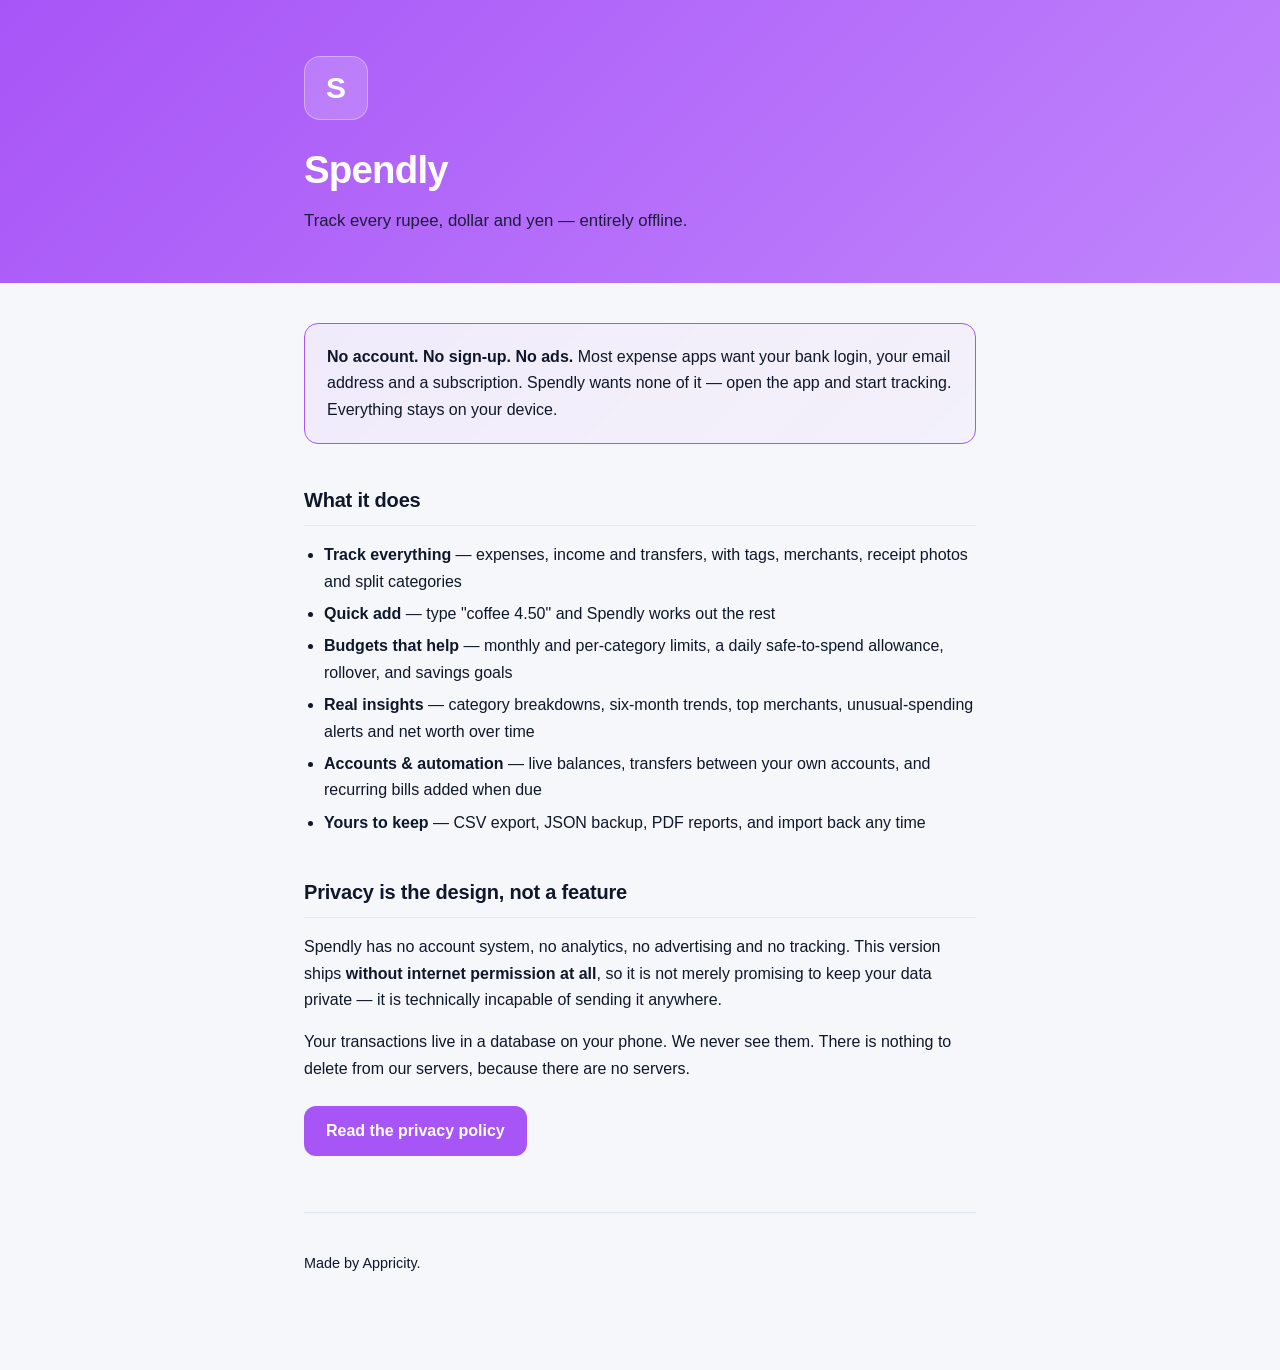
==== index.html @ 9eb7418b "Spendly site: landing page and privacy policy" ====
<!doctype html>
<html lang="en">
<head>
<meta charset="utf-8">
<meta name="viewport" content="width=device-width, initial-scale=1">
<title>Spendly — offline expense &amp; money manager</title>
<meta name="description" content="A private expense tracker and budget planner. No account, no ads, works entirely offline.">
<link rel="stylesheet" href="style.css">
</head>
<body>

<header class="hero">
  <div class="wrap">
    <div class="badge">S</div>
    <h1>Spendly</h1>
    <p>Track every rupee, dollar and yen — entirely offline.</p>
  </div>
</header>

<main class="wrap">

  <div class="card highlight">
    <p style="margin:0"><strong>No account. No sign-up. No ads.</strong>
    Most expense apps want your bank login, your email address and a
    subscription. Spendly wants none of it — open the app and start tracking.
    Everything stays on your device.</p>
  </div>

  <h2>What it does</h2>
  <ul class="clean">
    <li><strong>Track everything</strong> — expenses, income and transfers,
      with tags, merchants, receipt photos and split categories</li>
    <li><strong>Quick add</strong> — type "coffee 4.50" and Spendly works out
      the rest</li>
    <li><strong>Budgets that help</strong> — monthly and per-category limits,
      a daily safe-to-spend allowance, rollover, and savings goals</li>
    <li><strong>Real insights</strong> — category breakdowns, six-month
      trends, top merchants, unusual-spending alerts and net worth over
      time</li>
    <li><strong>Accounts &amp; automation</strong> — live balances, transfers
      between your own accounts, and recurring bills added when due</li>
    <li><strong>Yours to keep</strong> — CSV export, JSON backup, PDF reports,
      and import back any time</li>
  </ul>

  <h2>Privacy is the design, not a feature</h2>
  <p>Spendly has no account system, no analytics, no advertising and no
  tracking. This version ships <strong>without internet permission at
  all</strong>, so it is not merely promising to keep your data private — it
  is technically incapable of sending it anywhere.</p>
  <p>Your transactions live in a database on your phone. We never see them.
  There is nothing to delete from our servers, because there are no
  servers.</p>

  <p><a class="cta" href="privacy.html">Read the privacy policy</a></p>

  <footer>
    <p>Made by Appricity.</p>
  </footer>

</main>
</body>
</html>
---- style.css ----
/* Spendly site — self-contained, no external requests.
   A privacy policy that loaded third-party fonts and trackers would be
   its own punchline, so everything here is local. */

:root {
  --accent: #a855f7;
  --accent-2: #c084fc;
  --bg: #f6f7fb;
  --surface: #ffffff;
  --text: #0f172a;
  --muted: #64748b;
  --line: #e2e8f0;
}

@media (prefers-color-scheme: dark) {
  :root {
    --bg: #0b1220;
    --surface: #0f172a;
    --text: #f8fafc;
    --muted: #94a3b8;
    --line: #1e293b;
  }
}

* { box-sizing: border-box; }

body {
  margin: 0;
  padding: 0;
  background: var(--bg);
  color: var(--text);
  font-family: -apple-system, BlinkMacSystemFont, "Segoe UI", Roboto,
    "Helvetica Neue", Arial, sans-serif;
  line-height: 1.65;
  -webkit-font-smoothing: antialiased;
}

.wrap { max-width: 720px; margin: 0 auto; padding: 0 24px 80px; }

header.hero {
  background: linear-gradient(135deg, var(--accent), var(--accent-2));
  color: #fff;
  padding: 56px 24px 48px;
  margin-bottom: 40px;
}

header.hero .wrap { padding-bottom: 0; }

.badge {
  display: inline-flex;
  align-items: center;
  justify-content: center;
  width: 64px; height: 64px;
  border-radius: 16px;
  background: rgba(255, 255, 255, 0.18);
  border: 1px solid rgba(255, 255, 255, 0.35);
  font-size: 30px; font-weight: 700;
  margin-bottom: 18px;
}

header.hero h1 { margin: 0 0 6px; font-size: 2.4rem; letter-spacing: -0.02em; }
header.hero p { margin: 0; opacity: 0.92; font-size: 1.05rem; }

h2 {
  margin: 40px 0 12px;
  font-size: 1.25rem;
  letter-spacing: -0.01em;
  padding-bottom: 8px;
  border-bottom: 1px solid var(--line);
}

h3 { margin: 28px 0 8px; font-size: 1.02rem; }

p, li { color: var(--text); }
.muted { color: var(--muted); }

a { color: var(--accent); }
@media (prefers-color-scheme: dark) { a { color: var(--accent-2); } }

.card {
  background: var(--surface);
  border: 1px solid var(--line);
  border-radius: 14px;
  padding: 20px 22px;
  margin: 22px 0;
}

.card.highlight {
  border-color: var(--accent);
  background: linear-gradient(
    135deg, rgba(168, 85, 247, 0.08), rgba(192, 132, 252, 0.05));
}

table { width: 100%; border-collapse: collapse; margin: 18px 0; font-size: 0.95rem; }
th, td { text-align: left; padding: 10px 12px; border-bottom: 1px solid var(--line); vertical-align: top; }
th { color: var(--muted); font-weight: 600; font-size: 0.85rem; text-transform: uppercase; letter-spacing: 0.04em; }

code {
  background: rgba(127, 127, 127, 0.14);
  padding: 2px 6px; border-radius: 5px;
  font-size: 0.9em;
}

footer {
  border-top: 1px solid var(--line);
  margin-top: 56px; padding-top: 24px;
  color: var(--muted); font-size: 0.9rem;
}

.cta {
  display: inline-block;
  background: var(--accent); color: #fff;
  text-decoration: none; font-weight: 600;
  padding: 12px 22px; border-radius: 12px;
  margin-top: 8px;
}

ul.clean { padding-left: 20px; }
ul.clean li { margin: 6px 0; }
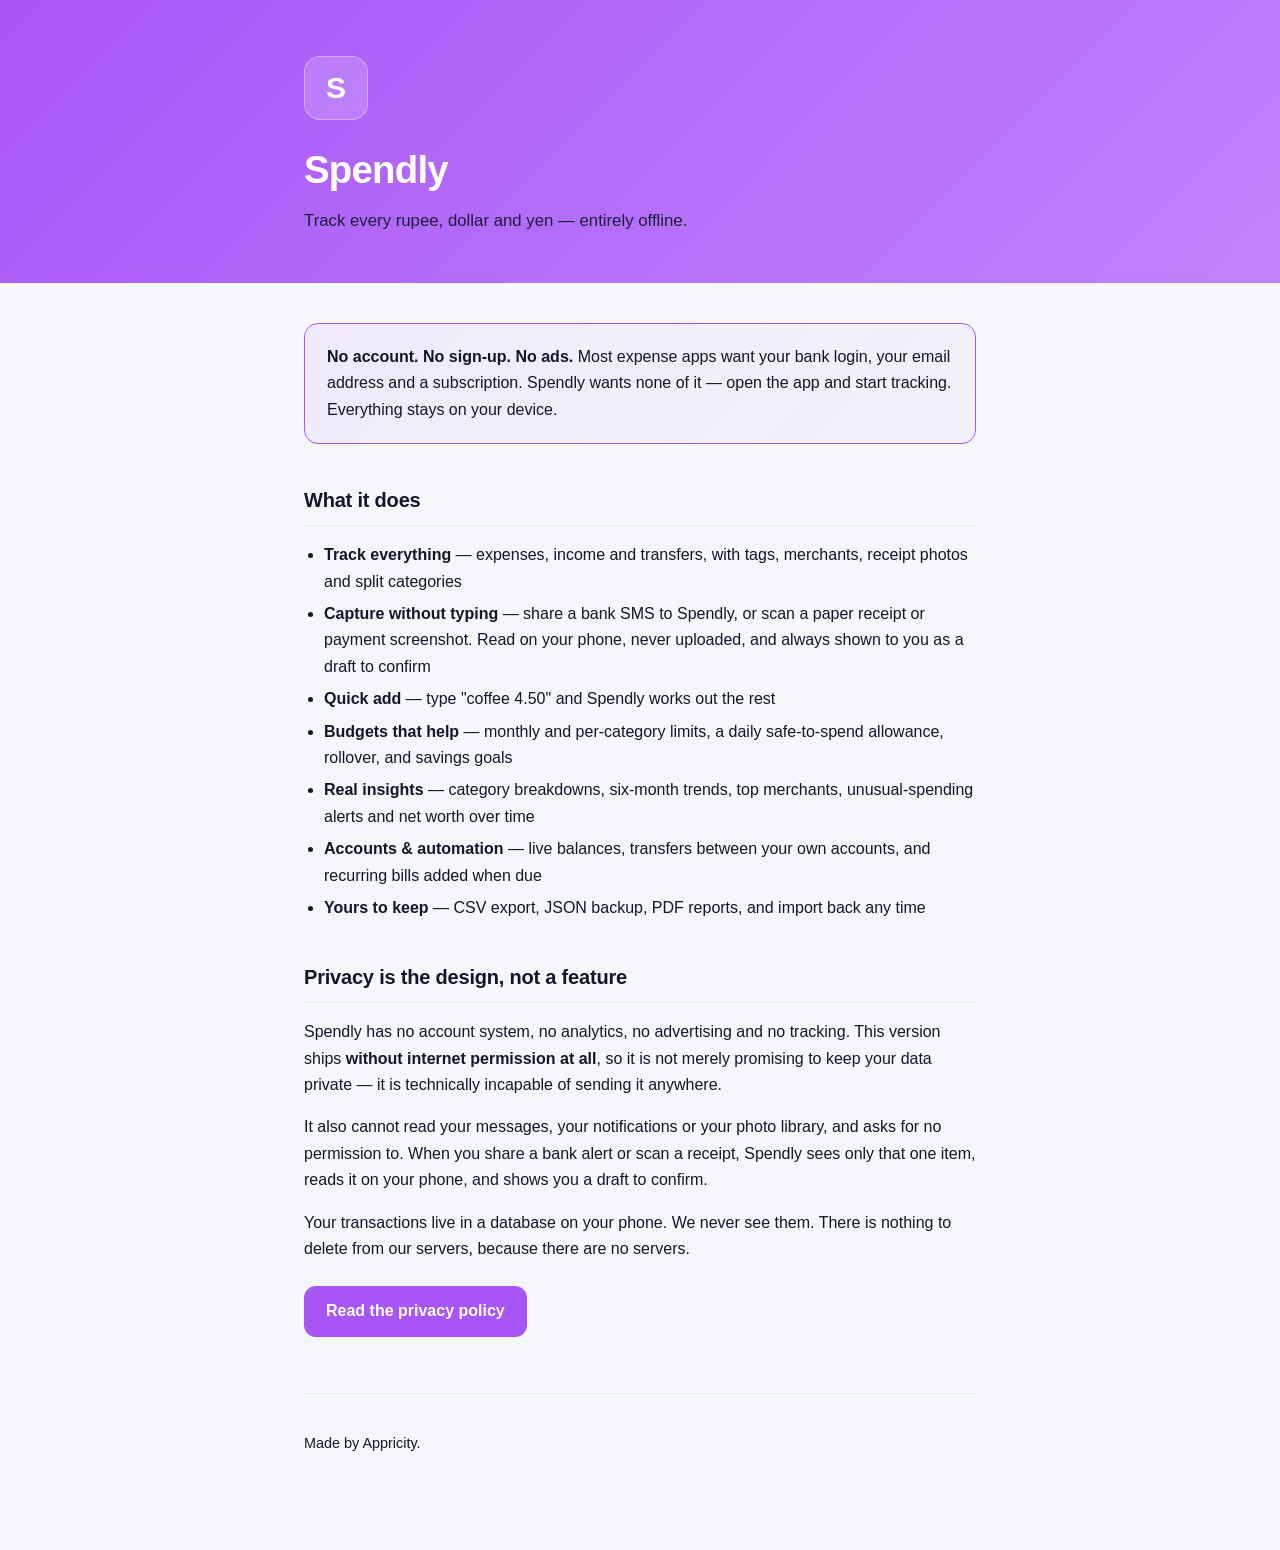
==== commit 675be5dc: "Document capture features: shared messages and receipt scanning Mirrors docs/PRIVACY.md in the app r" ====
--- a/index.html
+++ b/index.html
@@ -30,6 +30,9 @@
   <ul class="clean">
     <li><strong>Track everything</strong> — expenses, income and transfers,
       with tags, merchants, receipt photos and split categories</li>
+    <li><strong>Capture without typing</strong> — share a bank SMS to Spendly,
+      or scan a paper receipt or payment screenshot. Read on your phone, never
+      uploaded, and always shown to you as a draft to confirm</li>
     <li><strong>Quick add</strong> — type "coffee 4.50" and Spendly works out
       the rest</li>
     <li><strong>Budgets that help</strong> — monthly and per-category limits,
@@ -48,6 +51,10 @@
   tracking. This version ships <strong>without internet permission at
   all</strong>, so it is not merely promising to keep your data private — it
   is technically incapable of sending it anywhere.</p>
+  <p>It also cannot read your messages, your notifications or your photo
+  library, and asks for no permission to. When you share a bank alert or scan
+  a receipt, Spendly sees only that one item, reads it on your phone, and
+  shows you a draft to confirm.</p>
   <p>Your transactions live in a database on your phone. We never see them.
   There is nothing to delete from our servers, because there are no
   servers.</p>
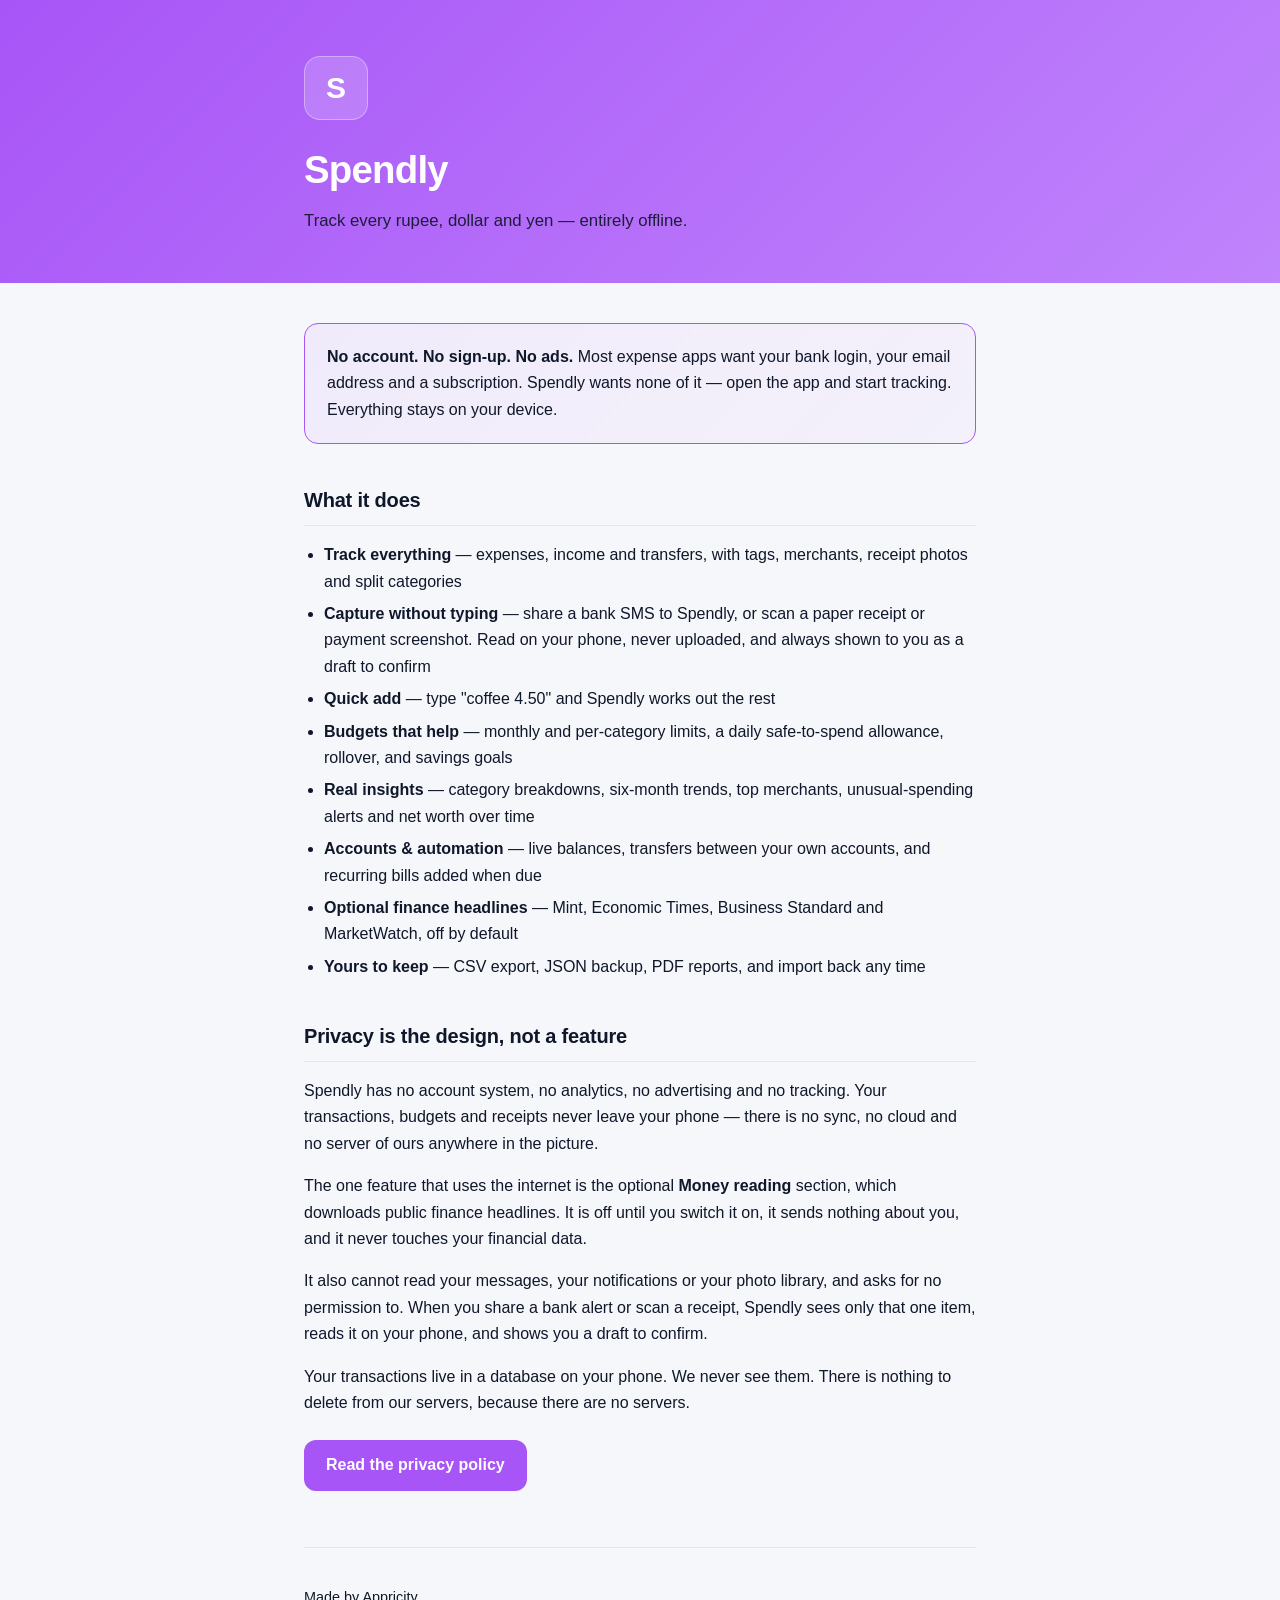
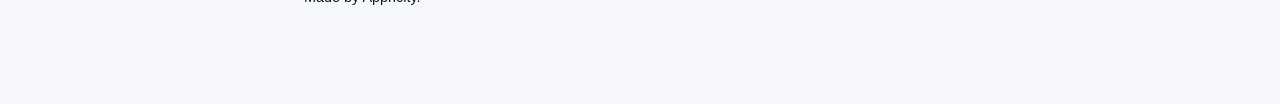
==== commit c7a18790: "Rewrite the privacy claim now that the app can reach the network Ships in the same commit as nothing" ====
--- a/index.html
+++ b/index.html
@@ -42,15 +42,20 @@
       time</li>
     <li><strong>Accounts &amp; automation</strong> — live balances, transfers
       between your own accounts, and recurring bills added when due</li>
+    <li><strong>Optional finance headlines</strong> — Mint, Economic Times,
+      Business Standard and MarketWatch, off by default</li>
     <li><strong>Yours to keep</strong> — CSV export, JSON backup, PDF reports,
       and import back any time</li>
   </ul>
 
   <h2>Privacy is the design, not a feature</h2>
   <p>Spendly has no account system, no analytics, no advertising and no
-  tracking. This version ships <strong>without internet permission at
-  all</strong>, so it is not merely promising to keep your data private — it
-  is technically incapable of sending it anywhere.</p>
+  tracking. Your transactions, budgets and receipts never leave your phone —
+  there is no sync, no cloud and no server of ours anywhere in the picture.</p>
+  <p>The one feature that uses the internet is the optional <strong>Money
+  reading</strong> section, which downloads public finance headlines. It is off
+  until you switch it on, it sends nothing about you, and it never touches your
+  financial data.</p>
   <p>It also cannot read your messages, your notifications or your photo
   library, and asks for no permission to. When you share a bank alert or scan
   a receipt, Spendly sees only that one item, reads it on your phone, and
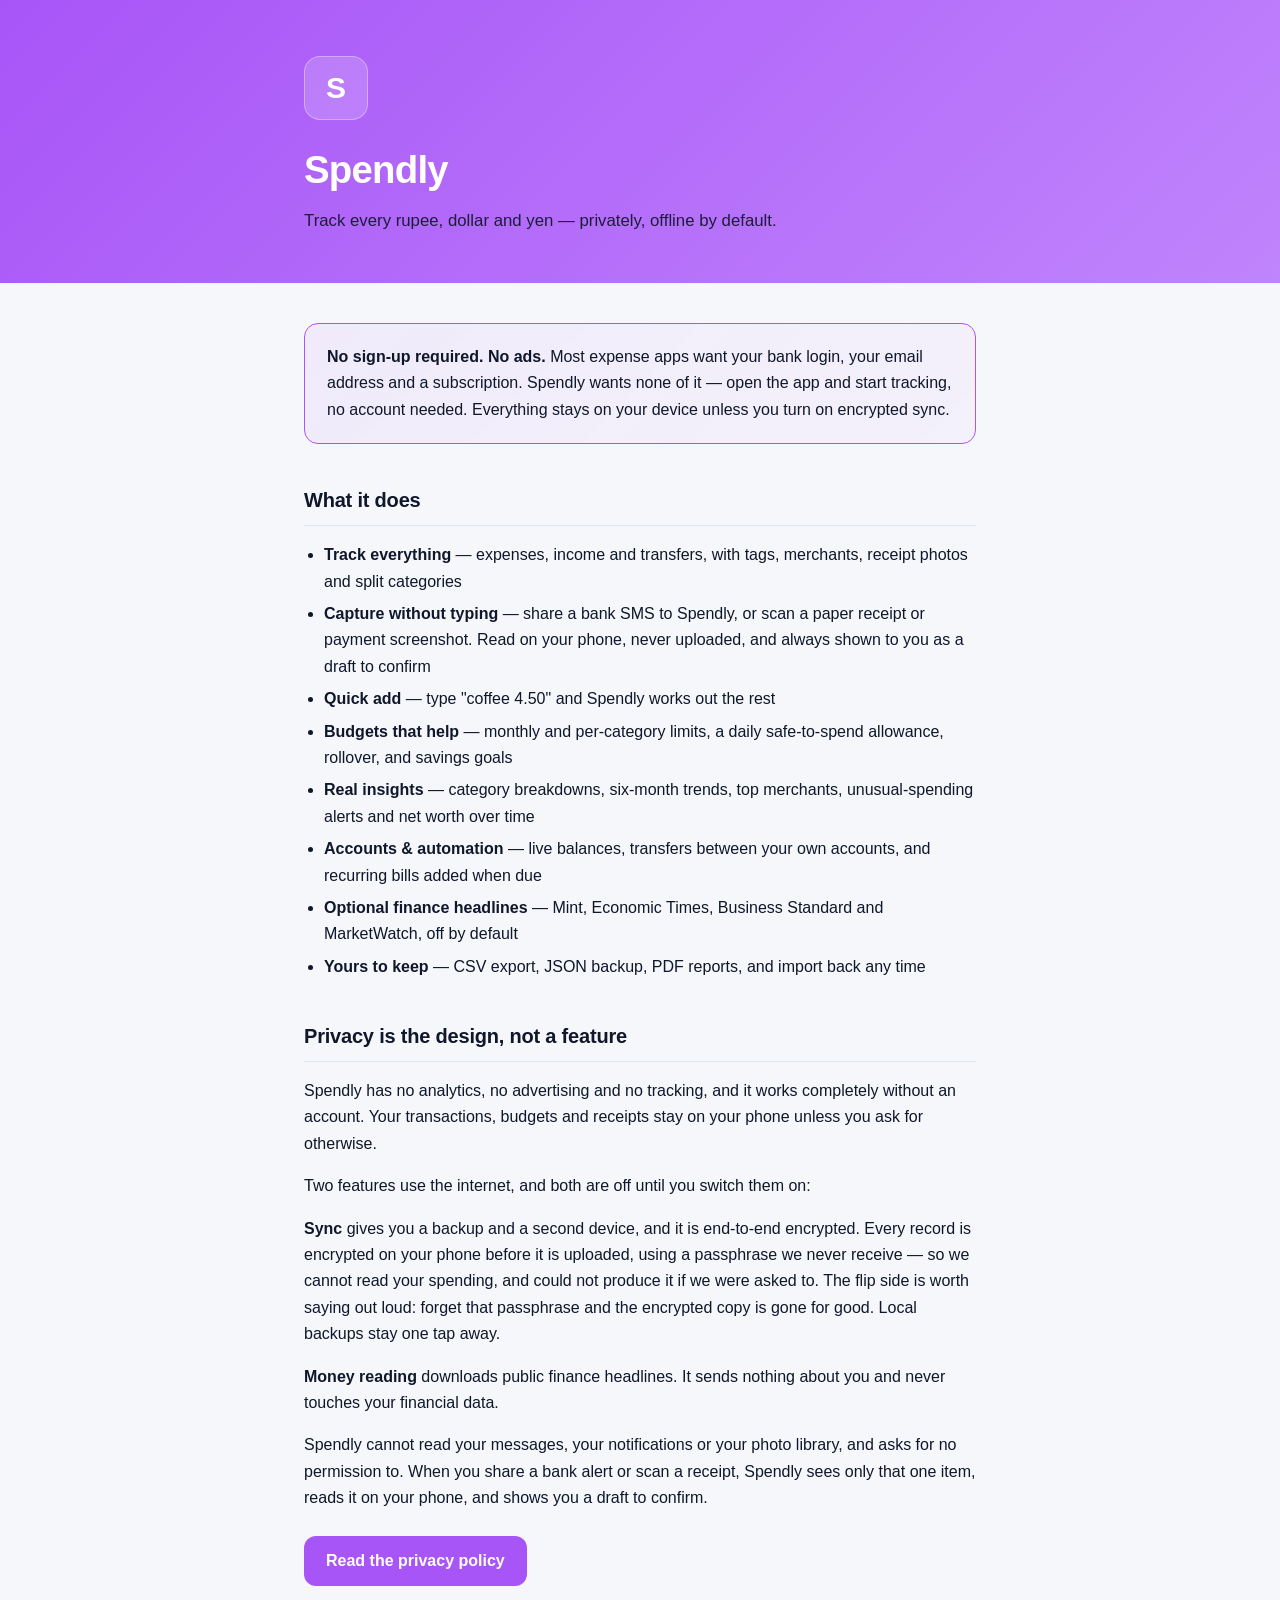
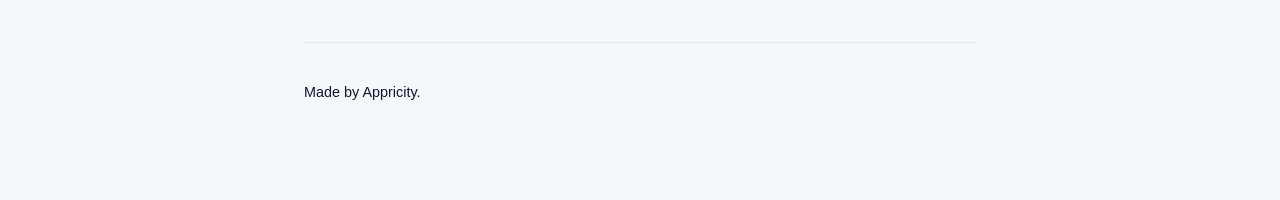
==== commit 3e6912ad: "Update the served policy for sign-in and encrypted sync The published policy was still the pre-sync " ====
--- a/index.html
+++ b/index.html
@@ -3,8 +3,8 @@
 <head>
 <meta charset="utf-8">
 <meta name="viewport" content="width=device-width, initial-scale=1">
-<title>Spendly — offline expense &amp; money manager</title>
-<meta name="description" content="A private expense tracker and budget planner. No account, no ads, works entirely offline.">
+<title>Spendly — private expense &amp; money manager</title>
+<meta name="description" content="A private expense tracker and budget planner. No ads, no tracking, works offline, with optional end-to-end encrypted sync.">
 <link rel="stylesheet" href="style.css">
 </head>
 <body>
@@ -13,17 +13,18 @@
   <div class="wrap">
     <div class="badge">S</div>
     <h1>Spendly</h1>
-    <p>Track every rupee, dollar and yen — entirely offline.</p>
+    <p>Track every rupee, dollar and yen — privately, offline by default.</p>
   </div>
 </header>
 
 <main class="wrap">
 
   <div class="card highlight">
-    <p style="margin:0"><strong>No account. No sign-up. No ads.</strong>
+    <p style="margin:0"><strong>No sign-up required. No ads.</strong>
     Most expense apps want your bank login, your email address and a
-    subscription. Spendly wants none of it — open the app and start tracking.
-    Everything stays on your device.</p>
+    subscription. Spendly wants none of it — open the app and start tracking,
+    no account needed. Everything stays on your device unless you turn on
+    encrypted sync.</p>
   </div>
 
   <h2>What it does</h2>
@@ -49,20 +50,23 @@
   </ul>
 
   <h2>Privacy is the design, not a feature</h2>
-  <p>Spendly has no account system, no analytics, no advertising and no
-  tracking. Your transactions, budgets and receipts never leave your phone —
-  there is no sync, no cloud and no server of ours anywhere in the picture.</p>
-  <p>The one feature that uses the internet is the optional <strong>Money
-  reading</strong> section, which downloads public finance headlines. It is off
-  until you switch it on, it sends nothing about you, and it never touches your
-  financial data.</p>
-  <p>It also cannot read your messages, your notifications or your photo
+  <p>Spendly has no analytics, no advertising and no tracking, and it works
+  completely without an account. Your transactions, budgets and receipts stay
+  on your phone unless you ask for otherwise.</p>
+  <p>Two features use the internet, and both are off until you switch them
+  on:</p>
+  <p><strong>Sync</strong> gives you a backup and a second device, and it is
+  end-to-end encrypted. Every record is encrypted on your phone before it is
+  uploaded, using a passphrase we never receive — so we cannot read your
+  spending, and could not produce it if we were asked to. The flip side is
+  worth saying out loud: forget that passphrase and the encrypted copy is gone
+  for good. Local backups stay one tap away.</p>
+  <p><strong>Money reading</strong> downloads public finance headlines. It
+  sends nothing about you and never touches your financial data.</p>
+  <p>Spendly cannot read your messages, your notifications or your photo
   library, and asks for no permission to. When you share a bank alert or scan
   a receipt, Spendly sees only that one item, reads it on your phone, and
   shows you a draft to confirm.</p>
-  <p>Your transactions live in a database on your phone. We never see them.
-  There is nothing to delete from our servers, because there are no
-  servers.</p>
 
   <p><a class="cta" href="privacy.html">Read the privacy policy</a></p>
 
